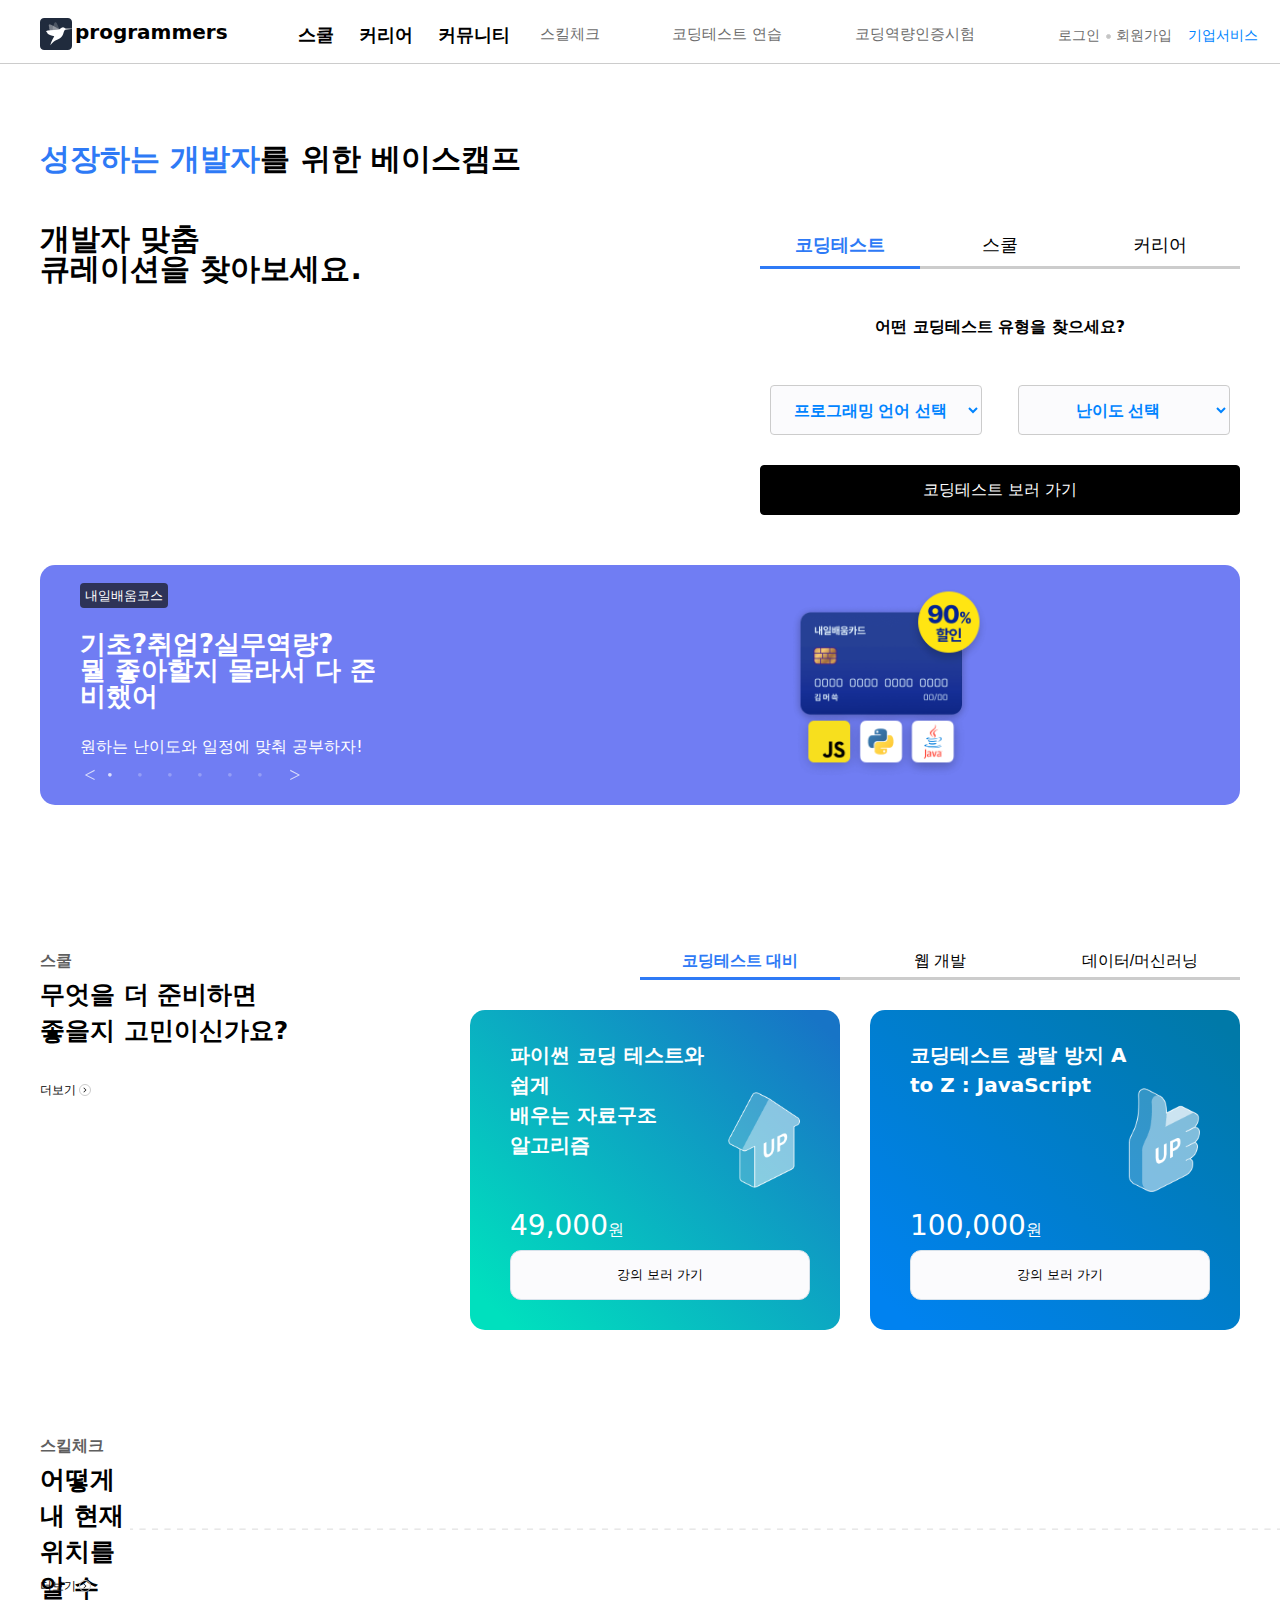
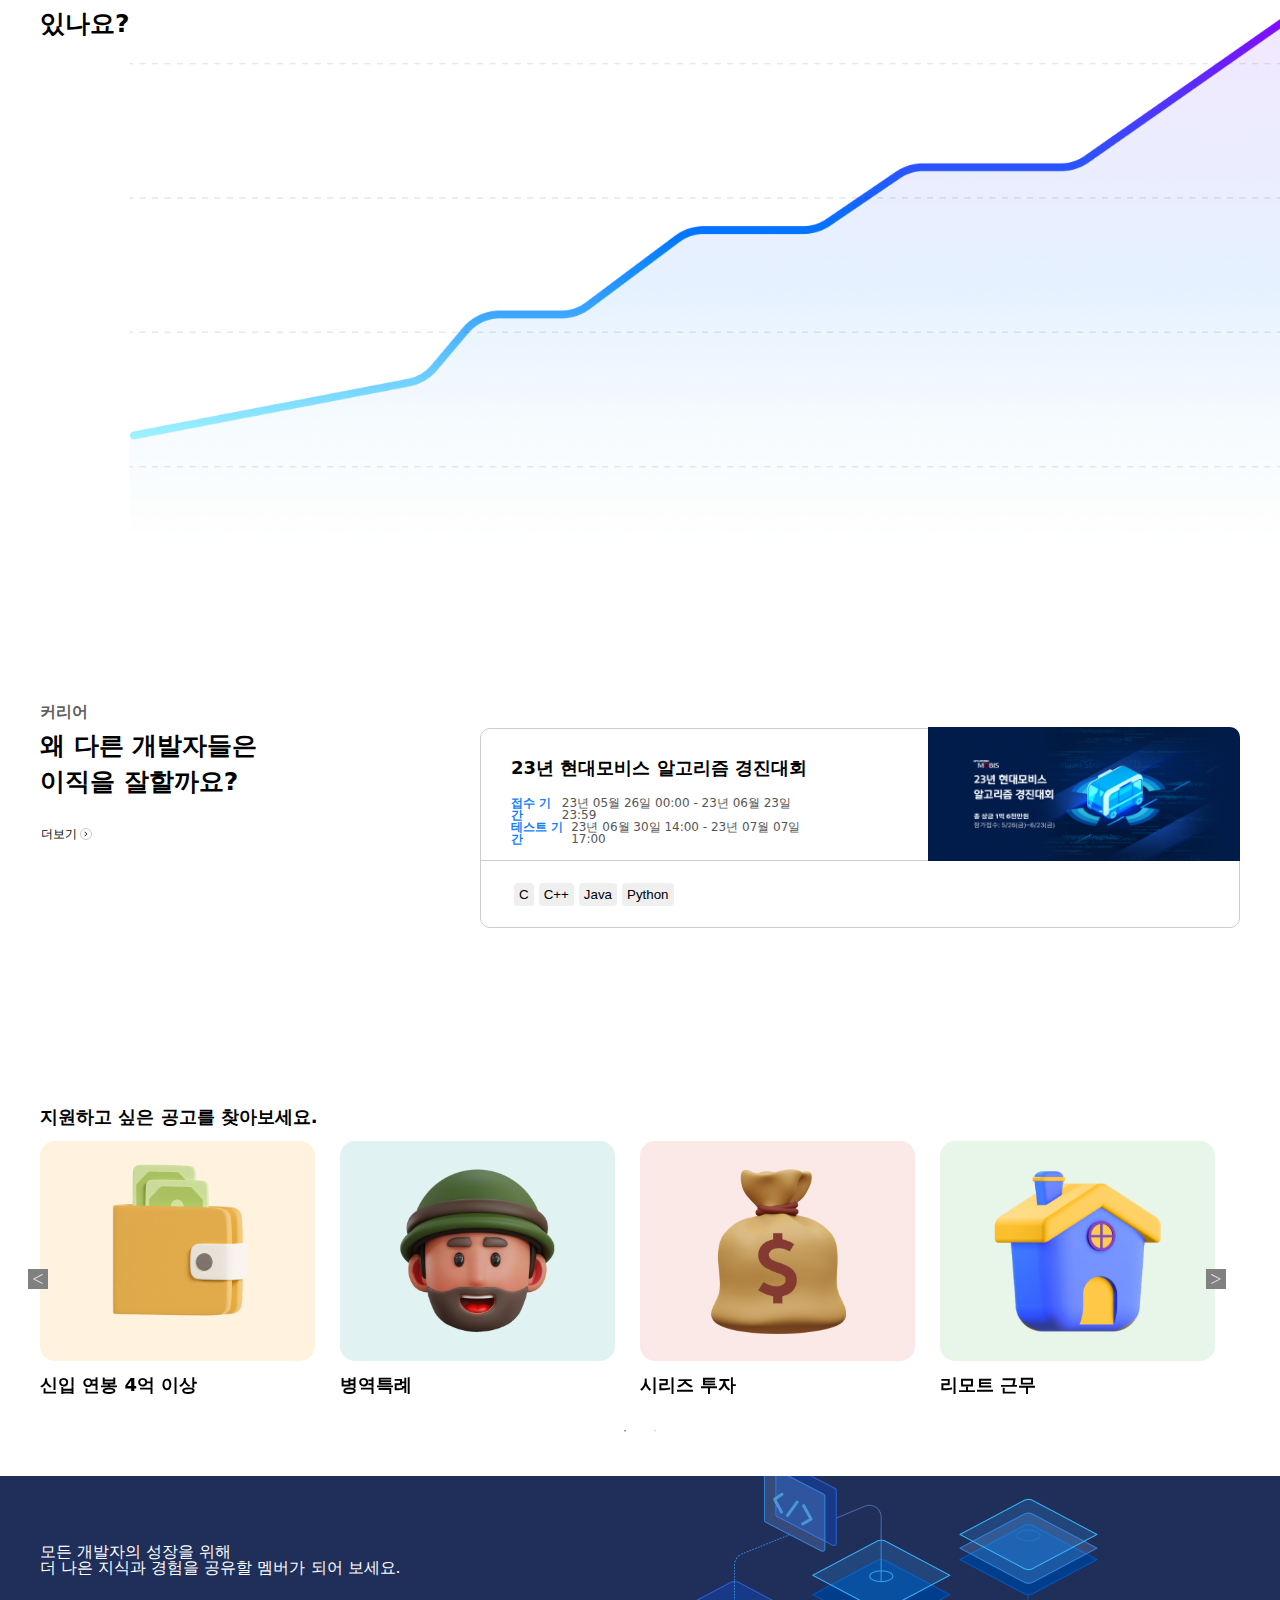
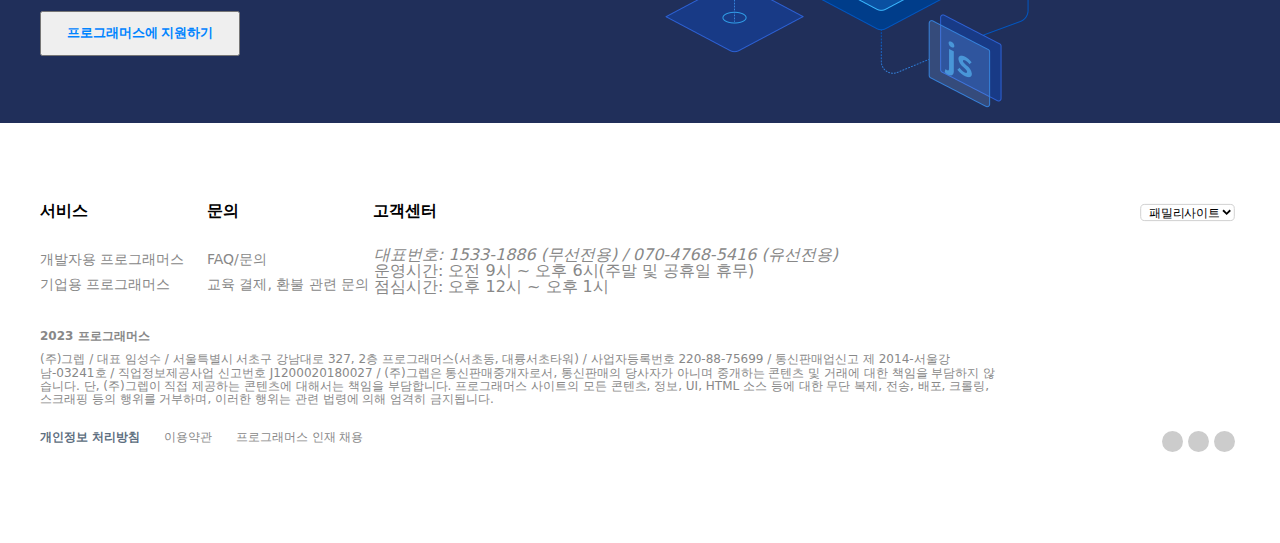
==== index.html @ a373e874 "Rename main.html to index.html" ====
<!DOCTYPE html>
<html lang="en">

<head>
    <meta charset="UTF-8">
    <meta http-equiv="X-UA-Compatible" content="IE=edge">
    <meta name="viewport" content="width=device-width, initial-scale=1.0">
    <title>프로그래머스 copy</title>
    <link rel="stylesheet" href="css/reset.css">
    <link rel="stylesheet" href="css/main.css">
    <link rel="stylesheet" href="css/common.css">
    <script type="text/javascript" src="https://code.jquery.com/jquery-3.6.4.js"></script>
    <link rel="stylesheet" type="text/css" href="slick/slick.css" />
    <link rel="stylesheet" type="text/css" href="slick/slick-theme.css" />
    <script type="text/javascript" src="slick/slick.min.js"></script>
    <script>
        $(document).ready(function () {
            $(".slicks").slick({
                dots: true,
                autoplay: true,
                arrows: true, //좌우버튼
                autoplaySpeed: 3000,
                speed: 3000,
                infinite: true,
            });
            $('.wpho').slick({
                dots: true,
                infinite: false,
                speed: 300,
                slidesToShow: 4,
                slidesToScroll: 4,
                responsive: [
                    {
                        breakpoint: 1024,
                        settings: {
                            slidesToShow: 3,
                            slidesToScroll: 3,
                            infinite: true,
                            dots: true
                        }
                    },
                    {
                        breakpoint: 600,
                        settings: {
                            slidesToShow: 2,
                            slidesToScroll: 2
                        }
                    },
                    {
                        breakpoint: 480,
                        settings: {
                            slidesToShow: 1,
                            slidesToScroll: 1
                        }
                    }
                ]
            });
            $(".middle div.gr .box3").hide();
            $(".middle div.gr .box4").hide();
            $(".middle .gr .tg .tt").click(function () {
                let k;
                k = $(this).index() + 1;
                console.log("click k:" + k);
                $(".middle .gr .tg .tt:nth-child(" + k + ")").addClass("blue bold");
                $(".middle .gr .tg .tt").not(".middle div.gr .tg .tt:nth-child(" + k + ")").removeClass("blue bold");
                if (k == 1) {
                    $(".middle div.gr .xbox").show();
                    $(".middle div.gr .box3").hide();
                    $(".middle div.gr .box4").hide();
                }
                else if (k == 2) {
                    $(".middle div.gr .xbox").hide();
                    $(".middle div.gr .box3").show();
                    $(".middle div.gr .box4").hide();
                }
                else {
                    $(".middle div.gr .xbox").hide();
                    $(".middle div.gr .box3").hide();
                    $(".middle div.gr .box4").show();
                }
            });

            
            $(".middle div.gr .box3").hide();
            $(".middle div.gr .box4").hide();
            $(".middle .gr .tg .tt").click(function () {
                let k;
                k = $(this).index() + 1;
                console.log("click k:" + k);
                $(".middle .gr .tg .tt:nth-child(" + k + ")").addClass("blue bold");
                $(".middle .gr .tg .tt").not(".middle div.gr .tg .tt:nth-child(" + k + ")").removeClass("blue bold");
                if (k == 1) {
                    $(".middle div.gr .xbox").show();
                    $(".middle div.gr .box3").hide();
                    $(".middle div.gr .box4").hide();
                }
                else if (k == 2) {
                    $(".middle div.gr .xbox").hide();
                    $(".middle div.gr .box3").show();
                    $(".middle div.gr .box4").hide();
                }
                else {
                    $(".middle div.gr .xbox").hide();
                    $(".middle div.gr .box3").hide();
                    $(".middle div.gr .box4").show();
                }
            });
        });
    </script>
</head>

<body>
    <header>
        <nav id="logo" class="wrap">
            <div id="headmenu" class="flex">
                <figure>
                    <img src="img/bener.png" alt="">
                    <figcaption></figcaption>
                </figure>
                <h1 class="bold h2"><a href=""><span>programmers</span></a></h1>
                <ul class="gnb h3 bold">
                    <li><a href="">스쿨</a></li>
                    <li><a href="">커리어</a></li>
                    <li><a href="">커뮤니티</a></li>
                </ul>

                <ul class="h4 flex">
                    <li><a class="ccc" href="">스킬체크</a></li>
                    <li><a class="ccc" href="">코딩테스트 연습</a></li>
                    <li><a class="ccc" href="">코딩역량인증시험</a></li>
                </ul>
                <ul class="etcmenu">
                    <li><a class="ccc" href="">로그인</a></li>
                    <li><a class="ccc" href="">회원가입</a></li>
                    <li><a class="ccc" href=""><span>기업서비스</span></a></li>
                </ul>
            </div>
        </nav>
    </header>
    <main>
        <section class="wrap padding30">
            <div>
                <h2 class="h1 bold"><span class="blue">성장하는 개발자</span>를 위한 베이스캠프 </h2>
                <div id="right" class="flex">
                    <p class="bold">개발자 맞춤 <br> 큐레이션을 찾아보세요.</p>
                    <div class="bigboxx">
                        <div class="i" class="flex">
                            <button class="ii blue h3">코딩테스트</button>
                            <button class="ii h3">스쿨</button>
                            <button class="ii h3">커리어</button>
                        </div>
                        <div id="box">
                            <p id="hehe">어떤 코딩테스트 유형을 찾으세요?</p>
                            <div id="box2">
                                <select name="" id="test">
                                    <option value="" selected="selected">프로그래밍 언어 선택</option>
                                    <option value="">C</option>
                                    <option value="">C++</option>
                                    <option value="">C#</option>
                                    <option value="">Go</option>
                                </select>
                                <select name="" id="di">
                                    <option value="" selected="selected">난이도 선택</option>
                                    <option value="">1레벨</option>
                                    <option value="">2레벨</option>
                                    <option value="">3레벨</option>
                                    <option value="">4레벨</option>
                                </select>
                            </div>
                            <a class="text block">코딩테스트 보러 가기</a>
                        </div>
                    </div>
                </div>

                <div class="slicks">
                    <div class="ad flex a">
                        <button class="adbutton a">내일배움코스</button>
                        <h2 class="adtext bold">기초?취업?실무역량?<span class="block"></span>뭘 좋아할지 몰라서 다 준비했어</h2>
                        <p class="adp">원하는 난이도와 일정에 맞춰 공부하자!</p>
                        <img src="img/ad.png" alt="">
                    </div>
                    <div class="ad flex b">
                        <button class="adbutton">강의</button>
                        <h2 class="adtext bold">지금 가장 핫한<span class="block"></span>강의를 모두!</h2>
                        <p class="adp">고민하지말고 추천 강의만 보세요.</p>
                        <img src="img/ad2.png" alt="">
                    </div>
                    <div class="ad flex c">
                        <button class="adbutton c">내일배움코스</button>
                        <h2 class="adtext bold">현업에서 사용하는<span class="block"></span>데이터 분석법 알고 싶어?</h2>
                        <p class="adp">파이썬 데이터분석 입문 강의는 수강 완료 시 무료!</p>
                        <img src="img/ad3.png" alt="">
                    </div>
                    <div class="ad flex d">
                        <button class="adbutton d">KREAM</button>
                        <p class="rd">AD</p>
                        <h2 class="adtext bold">KREAM 경력직 채용</h2>
                        <p class="adp">2023.05.22 ~ 2023.06.05</p>
                        <img src="img/ad4.png" alt="">
                    </div>
                    <div class="ad flex e">
                        <button class="adbutton e">현대모비스</button>
                        <p class="rd">AD</p>
                        <h2 class="adtext bold">23년 현대모비스<span class="block"></span>알고리즘 경진대회</h2>
                        <p class="adp">총 상금 1억 6천만원<br>참가접수:5.26(금)~6.23(금)</p>
                        <img src="img/ad5.png" alt="">
                    </div>
                    <div class="ad flex f">
                        <button class="adbutton f">강의</button>
                        <p class="rd">AD</p>
                        <h2 class="adtext bold">지금 가장 핫한<span class="block"></span>강의를 모두!</h2>
                        <p class="adp">고민하지말고 추천 강의만 보세요.</p>
                        <img src="img/ad6.png" alt="">
                    </div>
                </div>
        </section>
        <section class="middle wrap padding30">
            <div class="flex alb">
                <div class="ex">
                    <p class="f16 tit">스쿨</p>
                    <h3 class="f25 stit">무엇을 더 준비하면<br>
                        좋을지 고민이신가요?</h3>
                    <button class="more">더보기</button>
                </div>
                <div class="gr">
                    <div class="tg flex">
                        <button class="f16 tt blue">코딩테스트 대비</button>
                        <button class="f16 tt">웹 개발</button>
                        <button class="f16 tt">데이터/머신러닝</button>
                    </div>
                    <div class="xbox flex">
                        <div class="box box1 flex">
                            <div class="wbox">
                                <p class="h2">파이썬 코딩 테스트와 쉽게<br>배우는 자료구조 알고리즘</p>
                                <p class="f28">49,000<spaan>원</spaan>
                                </p>
                            </div>
                            <div class="wwbox">
                                <img src="img/up.png" alt="" class="upimg">
                            </div>
                            <button class="go">강의 보러 가기</button>
                        </div>
                        <div class="box box2 flex">
                            <div class="wbox">
                                <p class="h2">코딩테스트 광탈 방지 A to Z : JavaScript </p>
                                <p class="f28">100,000<spaan>원</spaan>
                                </p>
                            </div>
                            <div class="wwbox">
                                <img src="img/tumb.png" alt="" class="tumbimg">
                            </div>
                            <button class="go">강의 보러 가기</button>
                        </div>
                    </div>
                    <div class="box box3 flex">
                        <div class="wbox">
                            <p class="h2">백엔드 데브코스 배움공유</p>
                            <p class="f28">무료</p>
                        </div>
                        <div class="wwbox">
                            <img src="img/book.png" alt="" class="bookimg">
                        </div>
                        <button class="go">강의 보러 가기</button>
                    </div>
                    <div class="box box4 flex">
                        <div class="wbox">
                            <p class="h2">[라이브/13기] 실리콘밸리에서 날아온 데이터 엔지니어링 스타터 키트 with Python</p>
                            <p class="f28">500,000<spaan>원</spaan>
                            </p>
                        </div>
                        <div class="wwbox">
                            <img src="img/around.png" alt="" class="aroundimg">
                        </div>

                        <button class="go">강의 보러 가기</button>
                    </div>
                </div>
            </div>
            <div id="grap" class="">
                <div class="ex">
                    <p class="f16 tit">스킬체크</p>
                </div>
                <div class="fb flex">
                    <h3 class="f25 stit">어떻게 내 현재 위치를<br>
                        알 수 있나요?</h3>
                    <img src="img/grap.png" alt="">
                </div>
                <div>
                    <button class="more">더보기</button>
                </div>
            </div>

            <div class="ucr">
                <div class="cr">
                    <div class="ex">
                        <p class="f16 tit">커리어</p>
                    </div>
                    <div class="sag flex">
                        <div class="ll flex">
                            <div class="nd">
                                <h3 class="f25 stit">왜 다른 개발자들은<br>
                                    이직을 잘할까요?</h3>
                            </div>
                            <div id="uggr">
                                <div class="ggr flex">
                                    <div class="wcr">
                                        <p class="pp">23년 현대모비스 알고리즘 경진대회</p>
                                        <div class="day">
                                            <p>접수 기간<span class="pi">23년 05월 26일 00:00 - 23년 06월 23일 23:59</span></p>
                                            <p>테스트 기간<span class="pi">23년 06월 30일 14:00 - 23년 07월 07일 17:00 </span></p>
                                        </div>
                                    </div>
                                </div>
                                <div id="im">
                                    <img src="img/sad.png" alt="">
                                </div>
                                <div class="bg flex">
                                    <button>C</button>
                                    <button>C++</button>
                                    <button>Java</button>
                                    <button>Python</button>
                                </div>
                                <button class="more">더보기</button>
                            </div>
                        </div>
                    </div>
                </div>
            </div>
            <div class="vol">
                <h3 class="f18">지원하고 싶은 공고를 찾아보세요.</h3>
                <div class="wpho flex">
                    <div class="pho">
                        <div class="phopho"></div>
                        <p class="exx">신입 연봉 4억 이상</p>
                    </div>
                    <div class="pho">
                        <div class="phopho"></div>
                        <p class="exx">병역특례</p>
                    </div>
                    <div class="pho">
                        <div class="phopho"></div>
                        <p class="exx">시리즈 투자</p>
                    </div>
                    <div class="pho">
                        <div class="phopho"></div>
                        <p class="exx">리모트 근무</p>
                    </div>
                    <div class="pho">
                        <div class="phopho"></div>
                        <p class="exx">주 40시간 미만 근무</p>
                    </div>
                </div>
            </div>
        </section>
        <div class="lastpho">
            <div class="lapho wrap">
                <p class="fl">모든 개발자의 성장을 위해<br>
                    더 나은 지식과 경험을 공유할 멤버가 되어 보세요. </p>
                <button class="rl"><span>프로그래머스에 지원하기</span></button>
            </div>
        </div>
    </main>
    <footer class="foot wrap padding30">
        <div class="fofo">
            <div class="wfofo flex bold">
                <div class="tex flex">
                    <h4>서비스</h4>
                    <h4>문의</h4>
                    <h4>고객센터</h4>
                </div>
                <div>
                    <select name="" id="" class="fs">
                        <option value="" class="hide" selected="selected">패밀리사이트</option>
                        <option value="">그렙</option>
                        <option value="">모니토</option>
                    </select>
                </div>
            </div>
            <div class="flex dd">
                <div class="f14">
                    <a href="" class="gray">개발자용 프로그래머스</a>
                    <a href="" class="gray">기업용 프로그래머스</a>
                </div>
                <div class="f14">
                    <a href="" class="gray">FAQ/문의</a>
                    <a href="" class="gray">교육 결제, 환불 관련 문의</a>
                </div>
                <div id="f5" class="gray">
                    <address>대표번호: 1533-1886 (무선전용) / 070-4768-5416 (유선전용)</address>
                    <p>운영시간: 오전 9시 ~ 오후 6시(주말 및 공휴일 휴무)</p>
                    <p>점심시간: 오후 12시 ~ 오후 1시</p>
                </div>
            </div>
        </div>
        <div class="addr">
            <div class="wrap adn">
                <a href="" class="f12 gray bold">2023 프로그래머스</a>
                <address class="gray">(주)그렙 / 대표 임성수 / 서울특별시 서초구 강남대로 327, 2층 프로그래머스(서초동, 대륭서초타워) / 사업자등록번호 220-88-75699 / 통신판매업신고 제 2014-서울강남-03241호 / 직업정보제공사업 신고번호 J1200020180027 / (주)그렙은 통신판매중개자로서, 통신판매의 당사자가 아니며 중개하는 콘텐츠 및 거래에 대한 책임을 부담하지 않습니다. 단, (주)그렙이 직접 제공하는 콘텐츠에 대해서는 책임을 부담합니다. 프로그래머스 사이트의 모든 콘텐츠, 정보, UI, HTML 소스 등에 대한 무단 복제, 전송, 배포, 크롤링, 스크래핑 등의 행위를 거부하며, 이러한 행위는 관련 법령에 의해 엄격히 금지됩니다.</address>
                <div class="f12">
                    <a href="" class="black">개인정보 처리방침</a>
                    <a href="" class="gray">이용약관</a>
                    <a href="" class="gray">프로그래머스 인재 채용</a>
                    <div class="fyb">
                        <a href="">F</a>
                        <a href="">Y</a>
                        <a href="">B</a>
                    </div>
                </div>
            </div>
        </div>    
    </footer>
</body>

</html>
---- css/main.css ----
body{
  font-family: "Pretendard Std Variable", "Pretendard Std", Pretendard, -apple-system, BlinkMacSystemFont, system-ui, Roboto, "Helvetica Neue", "Segoe UI", "Apple Color Emoji", "Segoe UI Emoji", "Segoe UI Symbol", sans-serif;
  box-sizing: border-box;
}
header{
  border-bottom: 1px solid #ccc;
  
}
#logo{
  margin: 0 auto;
  display: flex;
  justify-content: space-between;
  align-items: center;
  position: relative;
  height: 63px;
  max-width: 1200px;
}
#logo #headmenu{
  
  width: 100%;
  /*! max-width: 1200px; */
}
main section.wrap{
  margin-top: 50px;
}
main section div.wrap.padding30 #right p{
  
}
main section div.wrap.padding30 #right p br{
  
  line-height: 1.6;
}
#logo #headmenu figure{
  position: absolute;
  height: 100%;
  display: flex;
  justify-content: center;
  align-items: center;
}
#logo #headmenu figure img{
  
  width: 100%;
  margin-top: -8px;
}
#logo #headmenu figure figcaption {
  
}
#logo #headmenu h1.bold.h2{
  font-size: 20px;
  height: 50px;
  display: flex;
  justify-content: center;
  align-items: center;
  padding-left: 35px;
  padding-bottom: 10px;
  padding-right: 70px;
  padding-top: 10px;
}
#logo #headmenu h1.bold.h2 a{
  display: block;
  font-weight: bold;
}
#logo #headmenu h1.bold.h2 a span{
  
}
#logo #headmenu ul.gnb{
  display: flex;
  width: 212px;
  justify-content: space-between;
  align-items: center;
  padding-top: 6px;
}
#logo #headmenu ul.gnb li {
  
}
#logo #headmenu ul.gnb li a {
  
}
#logo #headmenu ul.h4.flex{
  
  width: 40%;
  justify-content: space-between;
  align-items: center;
  padding: 0 15px;
  padding-top: 6px;
  padding-left: 30px;
  font-size: 15px;
}
#logo #headmenu ul.h4.flex li{
  
}
#logo #headmenu ul.h4.flex li a{
  
}
#logo #headmenu .etcmenu{
  display: flex;
  justify-content: space-between;
  width: 200px;
  align-items: center;
  transform: translateX(68px);
  padding-top: 6px;
}
#logo #headmenu .etcmenu li{

}
#logo #headmenu .etcmenu li:nth-child(1)::after{
  content: "";
  border: 1px solid #ccc;
  width: 3px;
  height: 3px;
  border-radius: 50%;
  display: block;
  position: absolute;
  left: 24%;
  top: 27px;
  background-color: #c4c4c4;
}
#logo #headmenu .etcmenu li a{
  font-size: 14px;
}
#logo #headmenu .etcmenu li a span{
  
  color: #0084ff;
}
main{

}
main section{

  margin-top: 50px;
  font-size: 30px;
  position: relative;
}
main section div.wrap.padding30{

}
main section div.wrap.padding30 h2.h1.bold {
  padding-bottom: 40px;
}
main section #right{
  justify-content: space-between;
  margin-top: 50px;
}
main section div.wrap.padding30 #right #i{
  
}
main section div.wrap.padding30 #right #i p{
  
}
main section div.wrap.padding30 #right #i p a{
  font-size: 16px;
  border-bottom: 1px solid #ccc;
  padding: 10px 50px;
}
main section div.wrap.padding30 #right #i p:nth-child(1) a{
  border-bottom: 3px solid #0084ff;
  color: #0084ff;
}
main section div.wrap.padding30 #right{
  line-height: 1.3;
  margin-bottom: 50px;
}
#right .bigboxx{
  
}
#right .bigboxx .i{
  font-size: 0;
}
#right .bigboxx .i .ii{
  width: 160px;
  height: 45px;
  border: none;
  border-bottom-color: currentcolor;
  border-bottom-style: none;
  border-bottom-width: medium;
  background-color: transparent;
  border-bottom: 3px solid #ccc;
  border-bottom-color: rgb(204, 204, 204);
  cursor: pointer;
}
main section #box {
  
}

main section #box #hehe {
  
  padding: 50px 0;
  font-size: 16px;
  font-weight: bold;
  text-align: center;
}
main section #box select{
  
  border: 1px solid #ccc;
  background-color: #fbfbfd;
  height: 50px;
  width: 212px;
  text-align: center;
  color: #0084ff;
  font-weight: bold;
  font-size: 16px;
  border-radius: .25rem;
}
main section #box #test {
  
}
main section #box #test option {
  
}

#box2 {
  
  gap: 15px;
  display: flex;
  justify-content: space-around;
  padding-bottom: 30px;
}
main section .box2 #di {
  
}
main section .box2 #di option {
  
}
main section #box .text{
  display: flex;
  border: 1px solid black;
  color: white;
  background-color: black;
  height: 50px;
  border-radius: .25rem;
  justify-content: center;
  align-items: center;
  font-size: 16px;
}
.slicks{
  margin-top: 50px;
}
section .ad{
  background-color: #707df3;
  position: relative;
  height: 240px;
  display: inline-block;
  width: 1100px;
  padding: 10px 40px;
  border-radius: 15px;
}
section .slicks .b{
  background-color: #1d2460;
  position: relative;
  height: 240px;
  display: inline-block;
  width: 1100px;
  padding: 30px 40px;
  border-radius: 1rem;
}
section .slicks .c{
  background-color: #192585;
}
section .slicks .d{
  background-color: #000000;
}
section div.a img{
  
  width: 500px;
  position: absolute;
  right: 0;
  top: 9%;
}
section div.d img{
  
  width: 700px;
  top: 0;
}
section div.a img{
  width: 700px;
    
  top: -10%;
}
section div.e img{
  width: 600px;
  top: 0;
}
section div.f img{
  width: 700px;
  top: 0;
  left: 30%
}
section .slicks .e{
  background-color: #031e4b;
}
section .slicks .f{
  background-color: #051060;
}
section .ad img{
  
  width: 500px;
  position: absolute;
  right: 0;
  top: 9%;
}
section .ad .adtext{
  
  width: 320px;
  color: white;
  margin-top: 2%;
  margin-bottom: 30px;
  font-size: 26px;
}
section .ad .adbutton{
  border: none;
  background: #2e3357;
  color: white;
  height: 25px;
  width: auto;
  border-radius: .25rem;
  padding: 5px;
}
section .ad .rd{
  position: absolute;
  top: 20px;
  right: 16px;
  padding: 4px 8px;
  z-index: 1;
  border-radius: 8px;
  background-color: rgba(255,255,255,0.25);
  color: #fff;
  font-size: 12px;
  font-weight: 500;
}
section .ad .adp{
  
  font-size: 16px;
  color: white;
}
section.middle{
  margin-top: 5%;
}
.middle div.alb {
  
  justify-content: space-between;
}
.middle div.alb .ex {
  
}
.middle div.alb .ex .f16 {
  
  color: #5f5f5f;
  font-weight: 700;
  line-height: 2;
}
.middle div.alb .ex .f25 {
  
  font-size: 25px;
  font-weight: 700;
  line-height: 2.25rem;
  word-break: keep-all;
  margin-bottom: 20px;
}
.more {
  
  font-size: 12px;
  background: none;
  border: none;
}
.more::after{
  content: "";
  border: 1px solid #ccc;
  border-radius: 50%;
  width: 10px;
  height: 10px;
  display: inline-block;
  vertical-align: top;
  margin-left: 3px;
  background-image: url(../img/>.svg);
  background-repeat: no-repeat;
  background-size: cover;
}
.middle div.gr {
  
  margin-bottom: 50px;
  width: 770px;
}
.middle div.gr .tg{
  justify-content: end;
  margin-bottom: 30px;
  margin-left: auto;
}
.middle div.gr .tg h2.tt{
  
  color: rgb(120, 120, 120);
  display: block;
}
.middle div.gr .tg h2.tt a{
  
  display: block;
}
.middle div.gr .tg h2.tt::after{
  content: "";
  border-bottom: 1px solid #ccc;
}
.middle div.gr .tg .tt{
  width: 200px;
  border: none;
  border-bottom-color: currentcolor;
  border-bottom-style: none;
  border-bottom-width: medium;
  background-color: transparent;
  border-bottom: 3px solid #ccc;
  border-bottom-color: rgb(204, 204, 204);
  cursor: pointer;
  line-height: 2;
}
.middle div.gr .box .h2 {
  
  margin-bottom: 8px;
  color: #fff;
  font-size: 20px;
  font-weight: 700;
  line-height: 1.5;
  word-break: keep-all;
}
.middle .gr .xbox{
  
  height: 320px;
  gap: 30px;
}
.middle div.gr .xbox .box {
  flex-direction: row;
  border-radius: 15px;
  padding: 30px 40px 90px 40px;
  height: 320px;
  display: flex;
  position: relative;
}
.wbox{
  display: flex;
  flex-direction: column;
  justify-content: space-between;
  width: 75%;
}
.wwbox{
  
  display: flex;
  align-items: center;
  width: 25%;
}
.middle div.gr .box {
  flex-direction: column;
  border-radius: 15px;
  padding: 30px 40px;
  height: 320px;
  width: 370px;
  position: relative;
}
.middle div.gr .box1{
  background: linear-gradient(224.02deg, rgb(23, 116, 198) 4.61%, rgb(0, 224, 190) 93.66%);
}
.middle div.gr .box2{
  background: linear-gradient(224.02deg, rgb(0, 121, 168) 4.61%, rgb(0, 130, 240) 93.66%);
}
.middle div.gr .box3{
  background: linear-gradient(224.02deg, rgb(0, 67, 168) 4.61%, rgb(0, 130, 240) 93.66%);
  flex-direction: row;
  border-radius: 15px;
  padding: 30px 40px 90px 40px;
  height: 320px;
  position: relative;
}
.middle div.gr .box4{
  background: linear-gradient(231.73deg, rgb(146, 32, 114) 0%, rgb(66, 134, 219) 100%);
  flex-direction: row;
  border-radius: 15px;
  padding: 30px 40px 90px 40px;
  height: 320px;
  position: relative;
}
.middle div.gr .box h2 {
  
}
.middle div.gr .box h2 span {
  
}
.middle div.gr .box .aroundimg{
  
  width: 100px;
}
.middle div.gr .box .f28 {
  color: white;
}
.middle div.gr .box .f28 spaan{
  font-size: 16px;
}
.middle div.gr .box .go {
  
  border: 1px solid #d7e2eb;
  background: #fbfbfd;
  width: 300px;
  height: 50px;
  border-radius: 11px;
  position: absolute;
  bottom: 30px;
}










/* slick 화살표 도트 */
.slicks .slick-next{
  
  left: 245px;
  top: 210px;
  z-index: 2;
}
.slicks .slick-prev{
  
  left: 40px;
  top: 210px;
  z-index: 2;
}
.slicks .slick-dots{
  
  z-index: 1;
  top: 185px;
  left: -455px;
}
.slicks .slick-dots li.slick-active button::before{
  color: white;
}
.slicks .slick-dots li button{
  
}
.slicks .slick-dots li button::before{
  
  font-size: 15px;
  color: white;
}
#grap{
  margin-top: 50px;
  position: relative;
}
#grap .ex{
  
}
#grap .fb{

  justify-content: space-between;
  position: relative;
  margin-bottom: 50px;
}
#grap .fb p{

  color: #5f5f5f;
  font-weight: 700;
  line-height: 2;
}
#grap .fb h3{

  height: 100%;
  width:  50%;
  position: relative;
}
#grap button{

}
#grap img{
  
}
#grap .more{
  
  position: absolute;
  top: 150px;
}
.cr{
  margin-top: 10%;
}
.cr .sag{

}
.cr .sag .ll{
  
  width: 1200px;
  justify-content: space-between;
  position: relative;
}
.cr .sag .ll .nd{

}
#uggr{
  
  width: 760px;
  height: 200px;
  border: 1px solid #ccc;
  border-radius: 10px;
}
.cr .sag .ggr{

  position: relative;
  height: 133px;
}
.cr .sag .ggr .wcr{

  padding: 30px;
}
.cr .sag .ggr .wcr .pp{

  font-size: 18px;
  margin-bottom: 6px;
  font-weight: bold;
  margin-bottom: 20px;
}
.ggr .wcr .day{
  
}
.ggr .wcr .day p{
  font-size: 12px;
  display: flex;
  justify-content: space-between;
  width: 311px;
  color: #1080ff;
  font-weight: bold;
/*   line-height: 1.7; */
}
.cr .sag .ggr .day p .pi{
  font-weight: initial;
  color: #555;
}

#im{
  
  overflow: hidden;
  width: 26%;
  border-radius: 0 10px 0 0;
  position: absolute;
  top: -1px;
  right: 0px;
  height: 67%;
}

#im img{

  position: absolute;
  height: 100%;
  right: -45%;
  width: 624px;
}
.cr .sag .bg{

  padding: 0 33px;
  padding-top: 0px;
  font-size: 0;
  display: flex;
  gap: 5px;
  border-top: 1px solid #ccc;
  margin-top: -2px;
  padding-top: 22px;
}
.cr .sag .bg button{
  border: none;
  padding: 5px 5px;
  border-radius: 4px;
}
#uggr .more{
  
  position: absolute;
  left: 0.5px;
  top: 100px;
}
.vol{
  margin-top: 15%;
}
.vol h3{
  font-weight: bold;
  margin-bottom: 15px;
}
.vol .wpho{

}
.vol .wpho .pho{
  width: 275px;
  height: 275px;
  gap: 15px;
}
.vol .wpho .pho .phopho{
  width: 275px;
  height: 220px;
  background-size: contain;
  background-repeat: no-repeat;
  border: 1px solid transparent;
  border-radius: 15px;
  background-position: center;
}
.vol .wpho .pho:nth-child(1) .phopho{
  background-image: url(../img/imo.png);
  background-color: #fff3e0;
}
.vol .wpho .pho:nth-child(2) .phopho{
  background-image: url(../img/imo2.png);
  background-color: #e0f2f1;
}
.vol .wpho .pho:nth-child(3) .phopho{
  background-image: url(../img/imo3.png);
  background-color: #fbe9e7;
}
.vol .wpho .pho:nth-child(4) .phopho{
  background-image: url(../img/imo4.png);
  background-color: #e8f5e9;
}
.vol .wpho .pho:nth-child(5) .phopho{
  background-image: url(../img/imo5.png);
  background-color: #e9ecf3;
}
.vol .wpho .pho .exx{
  font-size: 18px;
  font-weight: bold;
  margin-top: 15px;
}
.vol .wpho .slick-next{
  background-color: gray;
  right: 14px;
}
.vol .wpho  .slick-prev{
  background-color: gray;
  left: -12px;
  z-index: 2;
}
.lastpho{
  background-image: url(../img/lpho.png);
  background-size: contain;
  background-repeat: no-repeat;
  background-color: #202f5a;
  height: 247px;
  width: 100%;
  background-position-x: 500px;
}
.lastpho .lapho{
  padding: 50px 0;
  height: 100%;
  display: flex;
  flex-direction: column;
  justify-content: space-around;
}
.lastpho .lapho .fl{
  color: white;
}
.lastpho .lapho .rl{
  width: 200px;
  height: 45px;
}
.lastpho .lapho .rl span{
  color: #0084ff;
  font-weight: bold;
}
footer.foot{
  margin-top: 50px;
}
.fofo{

}
.fofo .wfofo{
  justify-content: space-between;
}
.fofo .wfofo .tex{
  width: 500px;
}
.tex h4{
  margin-right: 60px;
  width: 167px;
}
.fofo .fs{
  border: 1px solid #ccc;
  border-radius: 5px;
  background-color: white;
  padding-left: 5px;
  padding-right: 0;
  scale: 0.9;
}
.fofo .dd{
  display: flex;
  margin-top: 25px;
  margin-bottom: 30px;
}
.fofo .dd .f14{
  flex-direction: column;
  display: flex;
  width: 167px;
  
}
.fofo .dd .gray{
  line-height: 1.8;
}
.fofo .dd .gray:hover{
    color: #007cff;
  }
.fofo .dd .noho:hover{
  color: #888;
}
.fofo .dd .noho address{
  font: inherit;
}
.fofo .f14{
  
}
.addr{

}
.addr .adn{

}
.addr .adn a.gray{
  margin-bottom: 10px;
}
.addr .adn a.gray:hover{
    color: #007cff;
  }
.addr address{
  margin-top:10px;
  font: inherit;
  font-size: 12px;
  line-height: 1.1;
  width: 80%;
  margin-bottom: 25px;
}

.addr .adn .f12{
  margin-bottom: 70px;
  position: relative;
}
.addr .adn .f12 a{
    margin-right: 20px;
}
.addr .adn .f12 a:nth-child(1){
  font-weight: bold;
}
.addr .adn .f12 a:hover{
    color: #007cff;
  }
.addr .adn .f12 .fyb{
  display: inline;
  right: 0;
  position: absolute;
  font-size: 0;
}
.addr .adn .f12 .fyb a{
  width: 21px;
  height: 21px;
  display: inline-block;
  background-color: #ccc;
  margin-right: 5px;
  border-radius: 50%;
}
---- css/common.css ----
.h1{
    font-size: 30px;
}
.h2{
    font-size: 20px;
}
.h3{
    font-size: 18px;
}
.h4{
    font-size: 14px;
}
.f12{
    font-size: 12px;
}
.f14{
    font-size: 14px;
}
.f16{
    font-size: 16px;
}
.f18{
    font-size: 18px;
}
.f25{
    font-size: 25px;
}
.f28{
    font-size: 28px;
}
.flex{
    display: flex;
}
.wrap{
    width: 1200px;
    margin: 0 auto;
}

.block{
    display: block;
}
.p{
    font-size: 14px;
}
.bold{
    font-weight: bold;
}
img{
    width: 100%;
}
.hide{
    display: none;
}
.padding30{
    padding-top: 30px;
    padding-bottom: 30px;
}

.ccc{
    color: #6d6d6d;
}
.blue{
    color:#497af8;
    font-weight: bold;
    border-bottom-color: #497af8 !important;
}
.tit{
    color: #5f5f5f;
    font-weight: 700;
    line-height: 2;
}
.stit{
    font-size: 25px;
    font-weight: 700;
    line-height: 2.25rem;
    word-break: keep-all;
}
.black{
    color: #5d6e80;
}
.gray{
    color: #888;
}
.blue{
    color: #2e7af6;
    font-weight: bold;
    border-bottom-color: #2e7af6 !important;
}
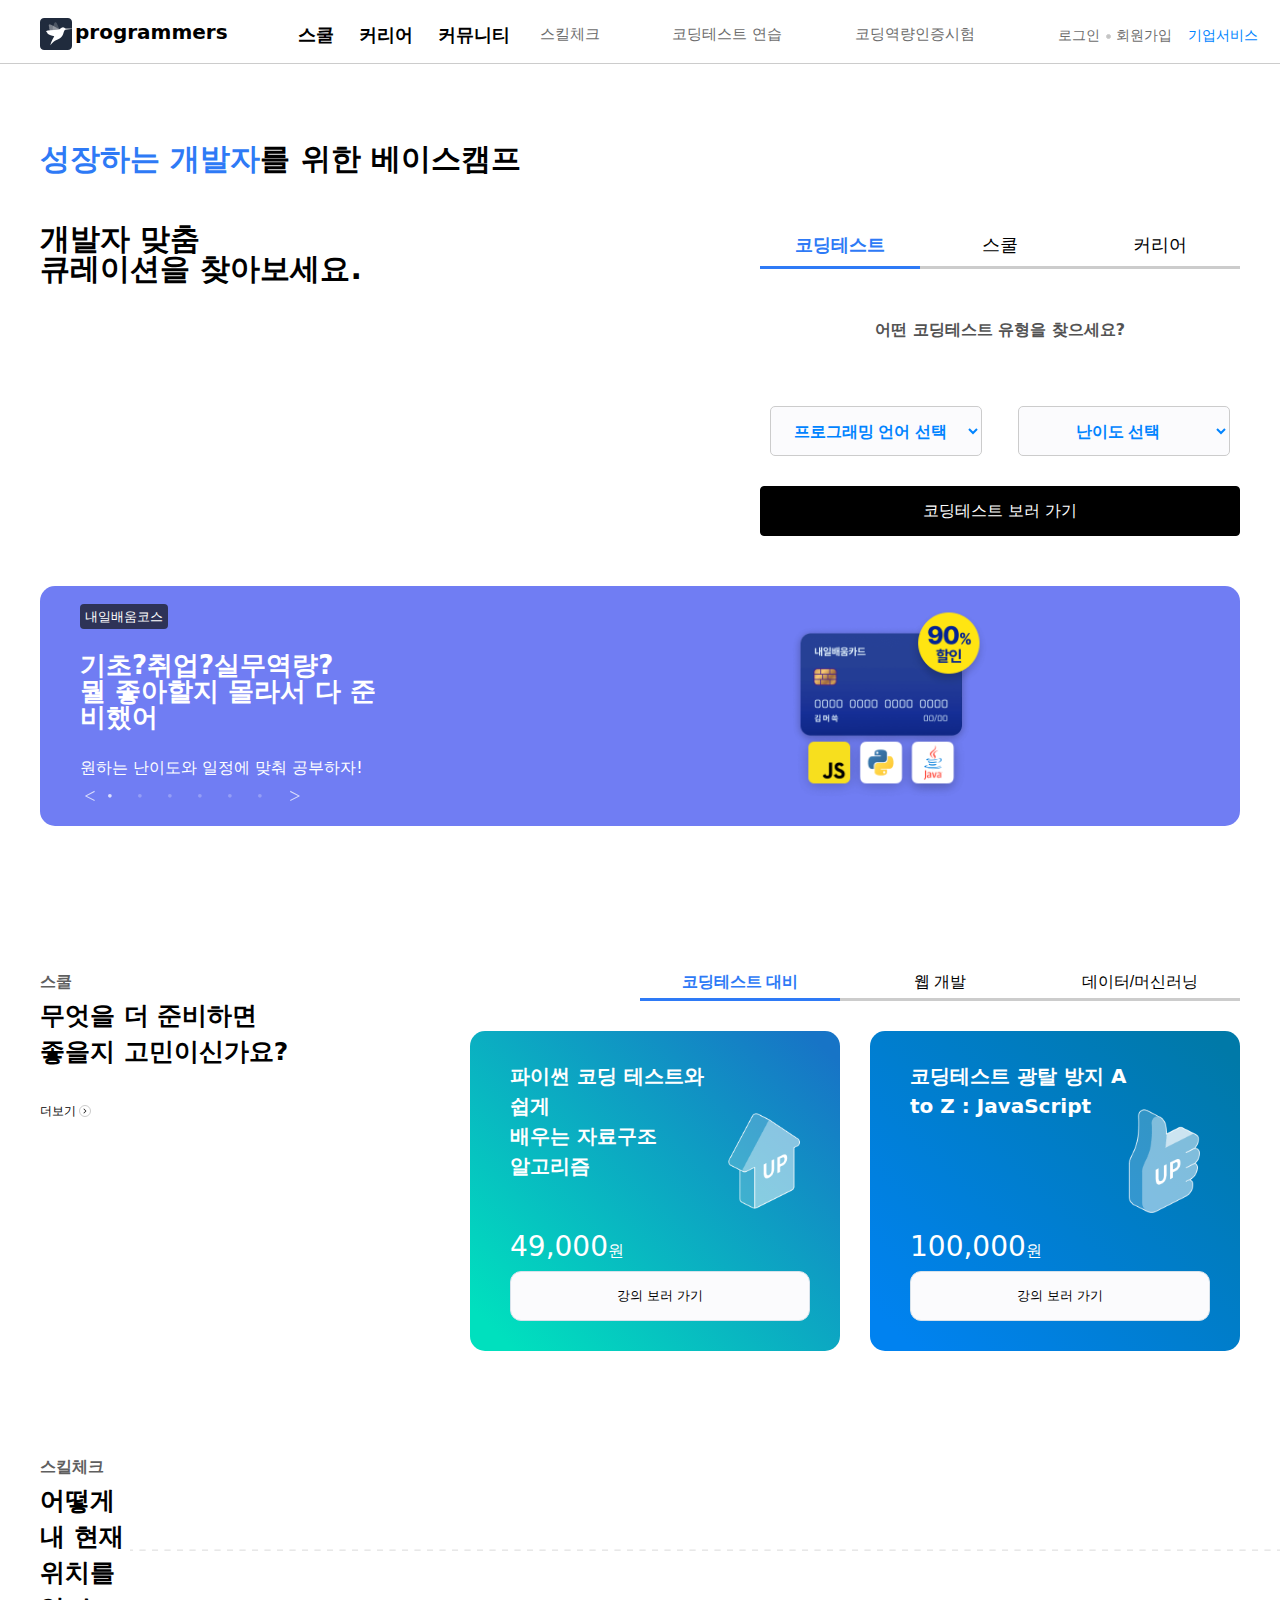
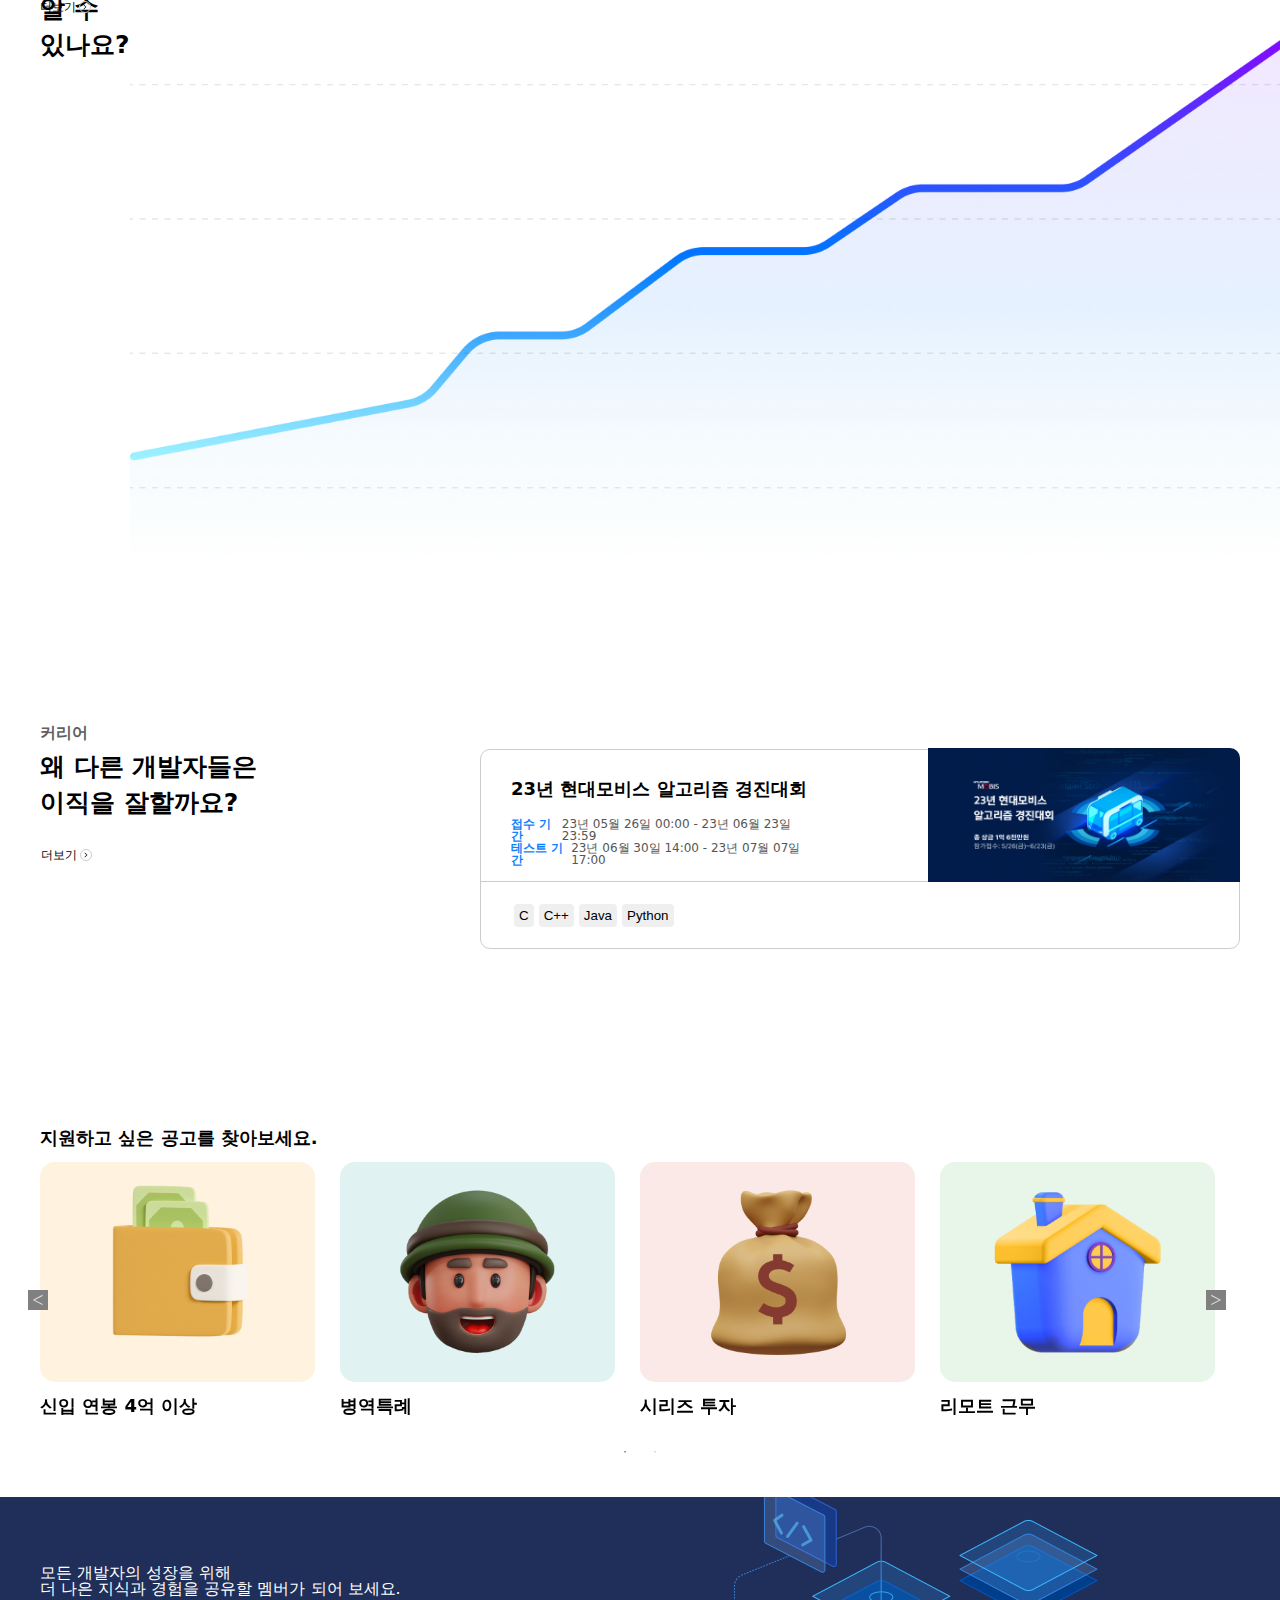
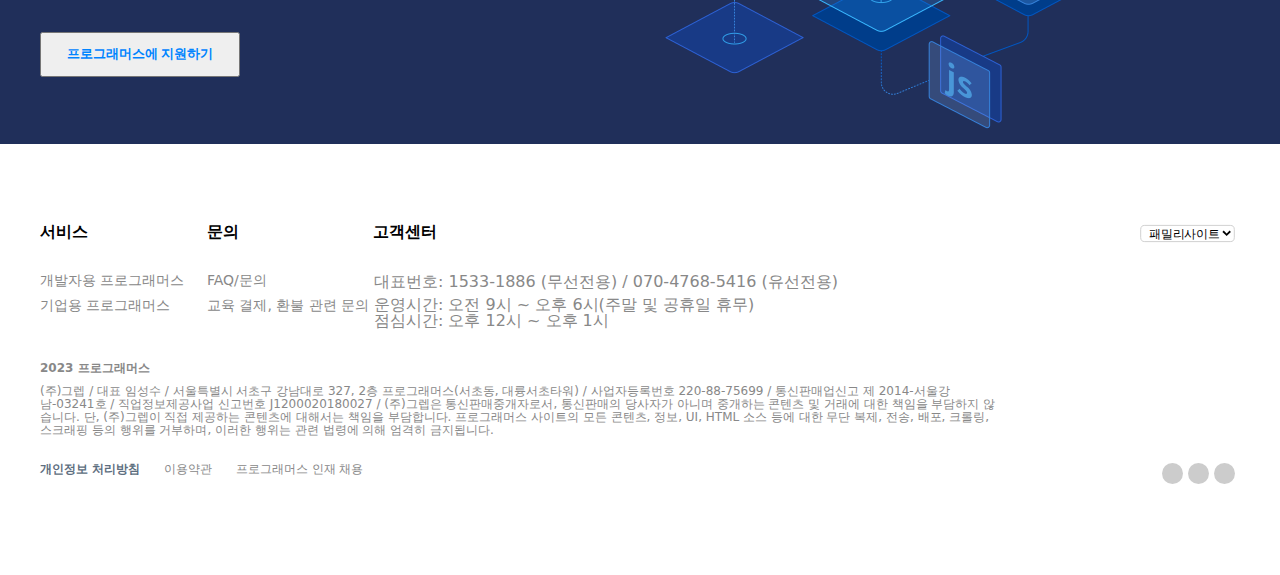
==== commit 7915b873: "Add files via upload" ====
--- a/index.html
+++ b/index.html
@@ -55,28 +55,28 @@
                     }
                 ]
             });
-            $(".middle div.gr .box3").hide();
-            $(".middle div.gr .box4").hide();
-            $(".middle .gr .tg .tt").click(function () {
+            $(".g2").hide();
+            $(".g3").hide();
+            $("#right .bigboxx .i .ii").click(function () {
                 let k;
                 k = $(this).index() + 1;
                 console.log("click k:" + k);
-                $(".middle .gr .tg .tt:nth-child(" + k + ")").addClass("blue bold");
-                $(".middle .gr .tg .tt").not(".middle div.gr .tg .tt:nth-child(" + k + ")").removeClass("blue bold");
+                $("#right .bigboxx .i .ii:nth-child(" + k + ")").addClass("blue bold");
+                $("#right .bigboxx .i .ii").not("#right .bigboxx .i .ii:nth-child(" + k + ")").removeClass("blue bold");
                 if (k == 1) {
-                    $(".middle div.gr .xbox").show();
-                    $(".middle div.gr .box3").hide();
-                    $(".middle div.gr .box4").hide();
+                    $(".g1").show();
+                    $(".g2").hide();
+                    $(".g3").hide();
                 }
                 else if (k == 2) {
-                    $(".middle div.gr .xbox").hide();
-                    $(".middle div.gr .box3").show();
-                    $(".middle div.gr .box4").hide();
+                    $(".g1").hide();
+                    $(".g2").show();
+                    $(".g3").hide();
                 }
                 else {
-                    $(".middle div.gr .xbox").hide();
-                    $(".middle div.gr .box3").hide();
-                    $(".middle div.gr .box4").show();
+                    $(".g1").hide();
+                    $(".g2").hide();
+                    $(".g3").show();
                 }
             });
 
@@ -149,26 +149,99 @@
                             <button class="ii h3">스쿨</button>
                             <button class="ii h3">커리어</button>
                         </div>
-                        <div id="box">
-                            <p id="hehe">어떤 코딩테스트 유형을 찾으세요?</p>
-                            <div id="box2">
-                                <select name="" id="test">
-                                    <option value="" selected="selected">프로그래밍 언어 선택</option>
-                                    <option value="">C</option>
-                                    <option value="">C++</option>
-                                    <option value="">C#</option>
-                                    <option value="">Go</option>
-                                </select>
-                                <select name="" id="di">
-                                    <option value="" selected="selected">난이도 선택</option>
-                                    <option value="">1레벨</option>
-                                    <option value="">2레벨</option>
-                                    <option value="">3레벨</option>
-                                    <option value="">4레벨</option>
-                                </select>
-                            </div>
-                            <a class="text block">코딩테스트 보러 가기</a>
-                        </div>
+                        <div class="gbox">
+                            <div id="box"class="g1">
+                                <p id="hehe" class="h3 ggt">어떤 코딩테스트 유형을 찾으세요?</p>
+                                <div id="box2">
+                                    <select name="" id="test" class="selb">
+                                        <option value="" selected="selected">프로그래밍 언어 선택</option>
+                                        <option value="">C</option>
+                                        <option value="">C++</option>
+                                        <option value="">C#</option>
+                                        <option value="">Go</option>
+                                        <option value="">Java</option>
+                                        <option value="">JavaScript</option>
+                                        <option value="">Kotlin</option>
+                                        <option value="">Python2</option>
+                                        <option value="">Python3</option>
+                                        <option value="">Ruby</option>
+                                        <option value="">Scala</option>
+                                        <option value="">Swift</option>
+                                        <option value="">MySQL</option>
+                                        <option value="">Oracle</option>
+                                    </select>
+                                    <select name="" id="di"  class="selb">
+                                        <option value="" selected="selected">난이도 선택</option>
+                                        <option value="">1레벨</option>
+                                        <option value="">2레벨</option>
+                                        <option value="">3레벨</option>
+                                        <option value="">4레벨</option>
+                                        <option value="">5레벨</option>
+                                    </select>
+                                </div>
+                                <a class="text block">코딩테스트 보러 가기</a>
+                            </div>
+                        </div>
+                        <div class="g2">
+                            <p class="h3 ggt pg">스스로 학습하는 영상/실습 강의부터<br>
+                                동료와 함께 학습하는 스터디, 커뮤러닝,<br>
+                                무료 국비지원 교육까지!<br>
+                                지금 바로 확인해 보세요!
+                            </p> 
+                            <button class="gbt h3">프로그래밍 강의 보러 가기</button>
+                    </div>
+                    <div class="g3">
+                        <p class="h3 ggt gtt">어떤 포지션 채용 공고를 찾으세요?</p>
+                    </span>    
+                    <div class="type">
+                        <select name="" id="type" class="blue bold selb">
+                            <option value="" class="hide" selected="selected">직무 선택</option>
+                            <option value="" class="h3" >서버/백엔드</option>
+                            <option value="" class="h3">프론트엔드</option>
+                            <option value="" class="h3">웹 풀스택</option>
+                            <option value="" class="h3">안드로이드 앱</option>
+                            <option value="" class="h3">아이폰 앱</option>
+                            <option value="" class="h3">머신러닝</option>
+                            <option value="" class="h3">인공지능(AI)</option>
+                            <option value="" class="h3">데이터 엔지니어</option>
+                            <option value="" class="h3">DBA</option>
+                            <option value="" class="h3">모바일 게임</option>
+                            <option value="" class="h3">게임 클라이언트</option>
+                            <option value="" class="h3">게임 서버</option>
+                            <option value="" class="h3">시스템/네트워크</option>
+                            <option value="" class="h3">데브옵스</option>
+                            <option value="" class="h3">시스템 소프트웨어</option>
+                            <option value="" class="h3">인터넷 보안</option>
+                            <option value="" class="h3">임베디드 소프트웨어</option>
+                            <option value="" class="h3">로보틱스 미들웨어</option>
+                            <option value="" class="h3">QA</option>
+                            <option value="" class="h3">사물인터넷(IOT)</option>
+                            <option value="" class="h3">응용 프로그램</option>
+                            <option value="" class="h3">블록체인</option>
+                            <option value="" class="h3">개발PM</option>
+                            <option value="" class="h3">웹 퍼블리싱</option>
+                            <option value="" class="h3">크로스 플랫폼</option>
+                            <option value="" class="h3">VR/AR/3D</option>
+                            <option value="" class="h3">ERP</option>
+                            <option value="" class="h3">그래픽스</option>
+                        </select>
+                        <select name="" id="level" class="blue bold selb">
+                            <option value="" class="hide" selected="selected">경력 선택</option>
+                            <option value="" class="h3">전체</option>
+                            <option value="" class="h3">신입</option>
+                            <option value="" class="h3">1년차</option>
+                            <option value="" class="h3">2년차</option>
+                            <option value="" class="h3">3년차</option>
+                            <option value="" class="h3">4년차</option>
+                            <option value="" class="h3">5년차</option>
+                            <option value="" class="h3">6년차</option>
+                            <option value="" class="h3">7년차</option>
+                            <option value="" class="h3">8년차</option>
+                            <option value="" class="h3">9년차</option>
+                        </select>
+                    </div>
+                        <button class="gbt h3">채용 공고 보러 가기</button>
+                </div>              
                     </div>
                 </div>
 
@@ -385,7 +458,7 @@
                     <a href="" class="gray">FAQ/문의</a>
                     <a href="" class="gray">교육 결제, 환불 관련 문의</a>
                 </div>
-                <div id="f5" class="gray">
+                <div id="f5" class="gray noho">
                     <address>대표번호: 1533-1886 (무선전용) / 070-4768-5416 (유선전용)</address>
                     <p>운영시간: 오전 9시 ~ 오후 6시(주말 및 공휴일 휴무)</p>
                     <p>점심시간: 오후 12시 ~ 오후 1시</p>
@@ -411,4 +484,4 @@
     </footer>
 </body>
 
-</html>
+</html>--- a/css/main.css
+++ b/css/main.css
@@ -184,7 +184,6 @@
 
 main section #box #hehe {
   
-  padding: 50px 0;
   font-size: 16px;
   font-weight: bold;
   text-align: center;
@@ -199,7 +198,7 @@
   color: #0084ff;
   font-weight: bold;
   font-size: 16px;
-  border-radius: .25rem;
+  border-radius:5px;
 }
 main section #box #test {
   
@@ -231,6 +230,38 @@
   justify-content: center;
   align-items: center;
   font-size: 16px;
+}
+.g2{
+
+}
+.g2 p{
+  text-align: center;
+}
+.g2 .pg{
+  text-align: center;
+  padding: 30px 0;
+  line-height: 2;
+  padding-bottom: 59px;
+}
+.g2 button{
+  
+}
+.g3{
+
+}
+.g3 h3{
+
+}
+.g3 .ggt{
+}
+.g3 .type{
+  gap: 15px;
+  display: flex;
+  justify-content: space-around;
+  padding-bottom: 30px;
+}
+.g3 button{
+  
 }
 .slicks{
   margin-top: 50px;
--- a/css/common.css
+++ b/css/common.css
@@ -85,4 +85,37 @@
     color: #2e7af6;
     font-weight: bold;
     border-bottom-color: #2e7af6 !important;
+}
+.gbt{
+    border: 1px solid black;
+    color: white;
+    background-color: black;
+    height: 50px;
+    border-radius: .25rem;
+    justify-content: center;
+    align-items: center;
+    font-size: 16px;
+    width: 100%
+}
+.ggt{
+    text-align: center;
+    line-height: 2;
+    font-weight: bold;
+    color: rgb(83, 83, 83);
+    font-size: 16px;
+    /*! height: 177px; */
+    font-weight: bold;
+    text-align: center;
+    padding: 45px 0 60px;
+}
+.selb{
+  border: 1px solid #ccc;
+  background-color: #fbfbfd;
+  height: 50px;
+  width: 212px;
+  text-align: center;
+  color: #0084ff;
+  font-weight: bold;
+  font-size: 16px;
+  border-radius:5px;
 }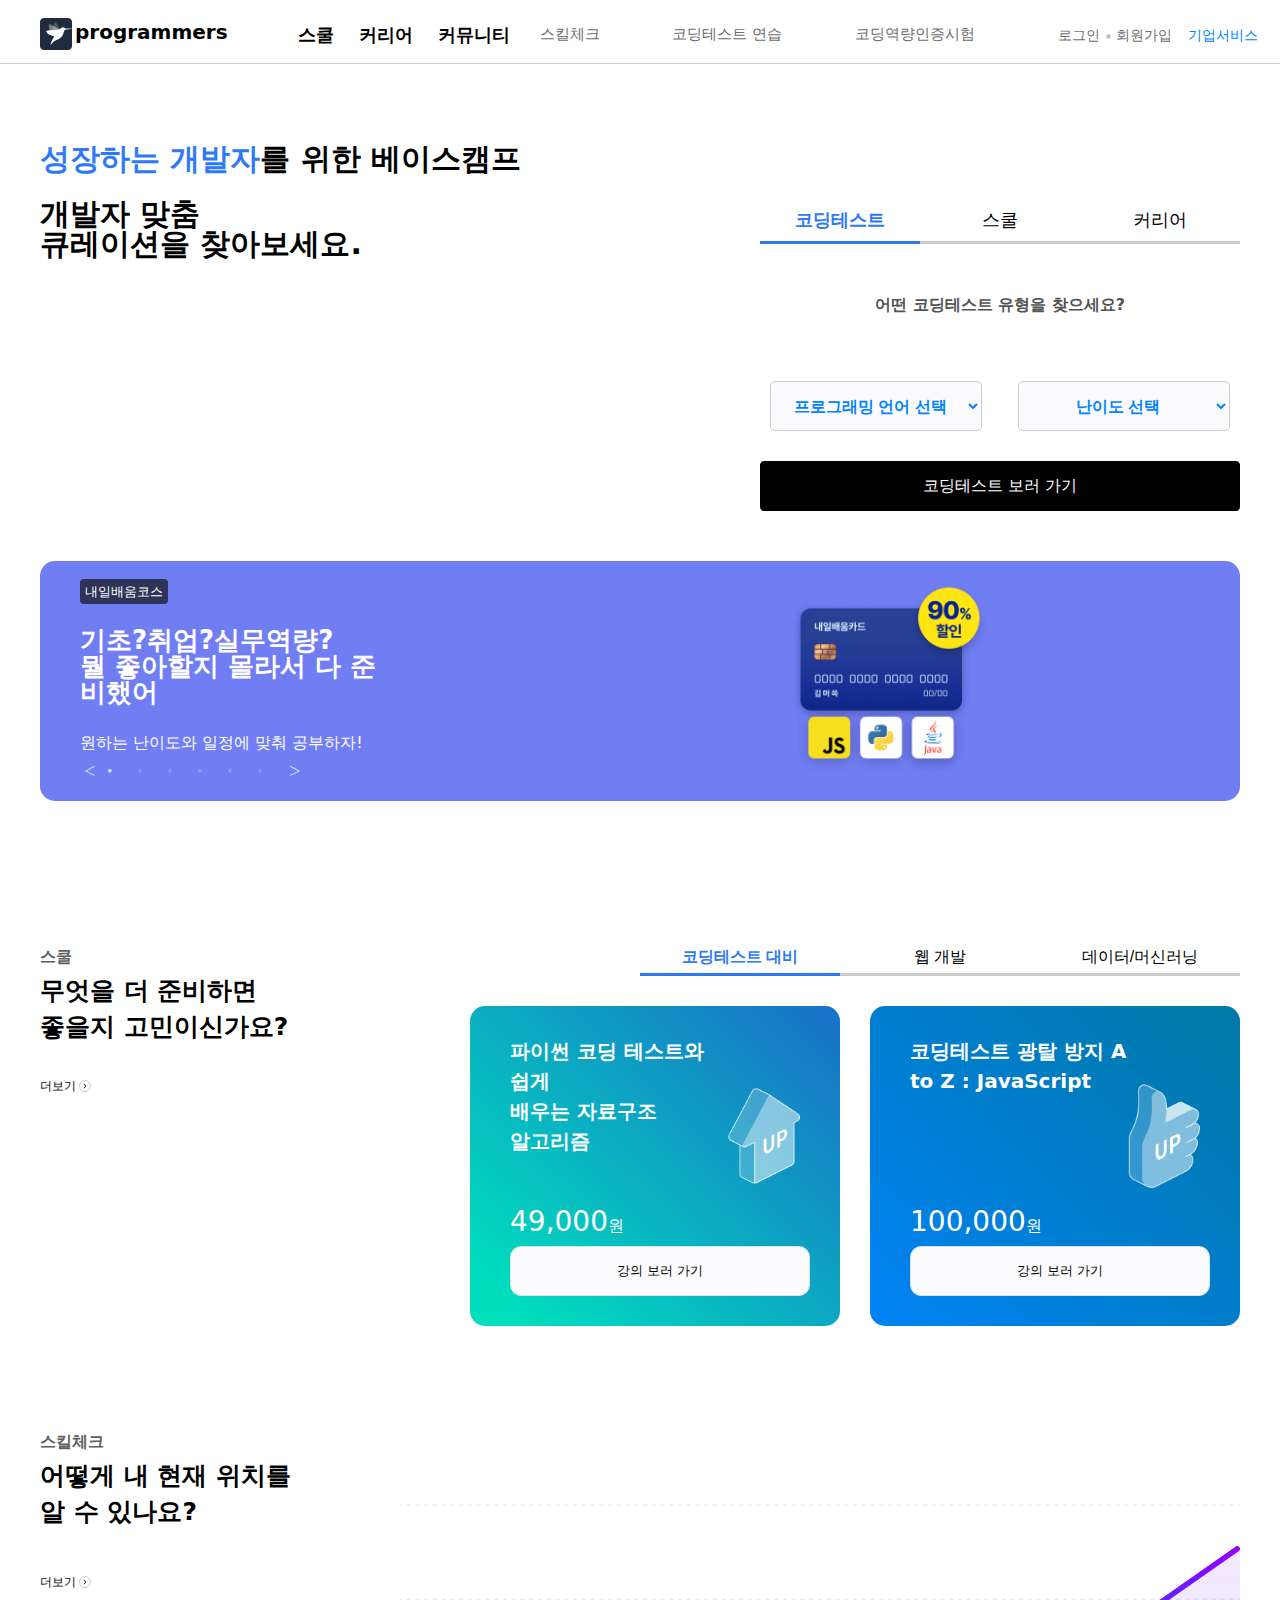
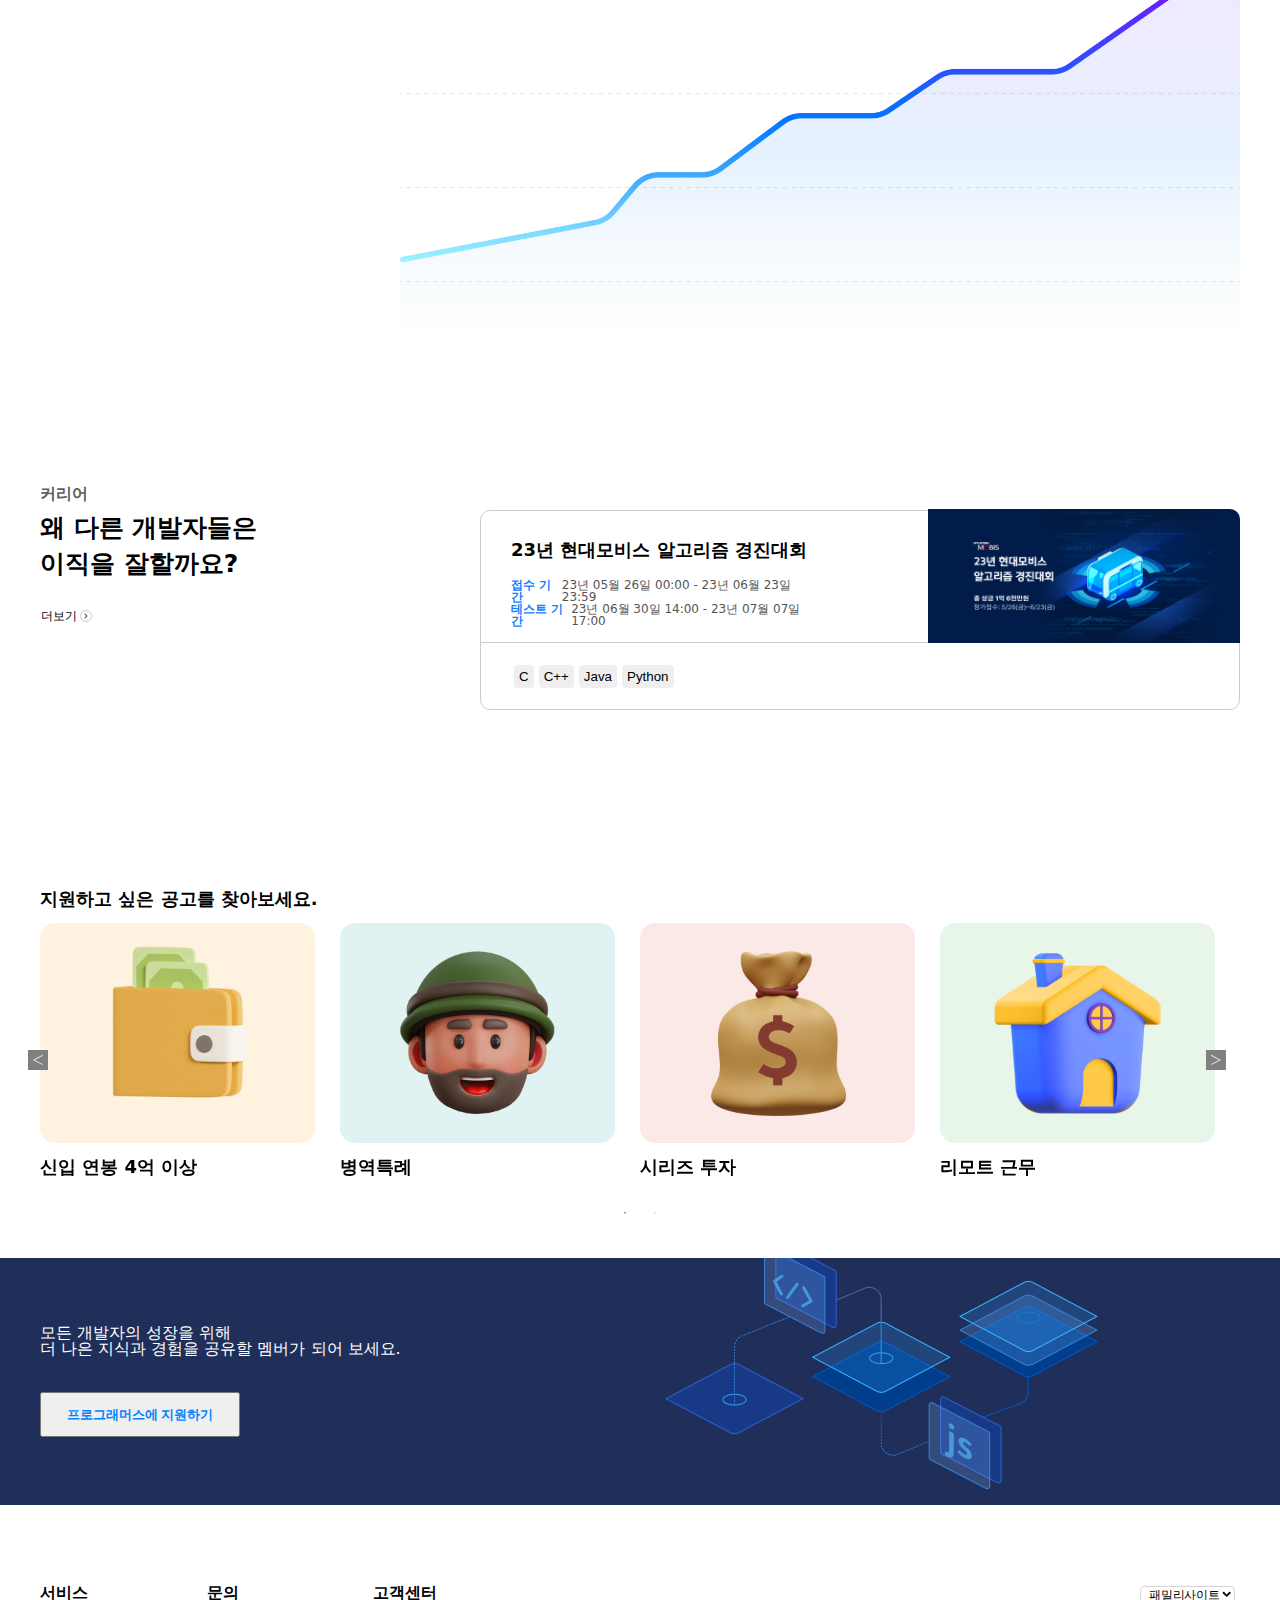
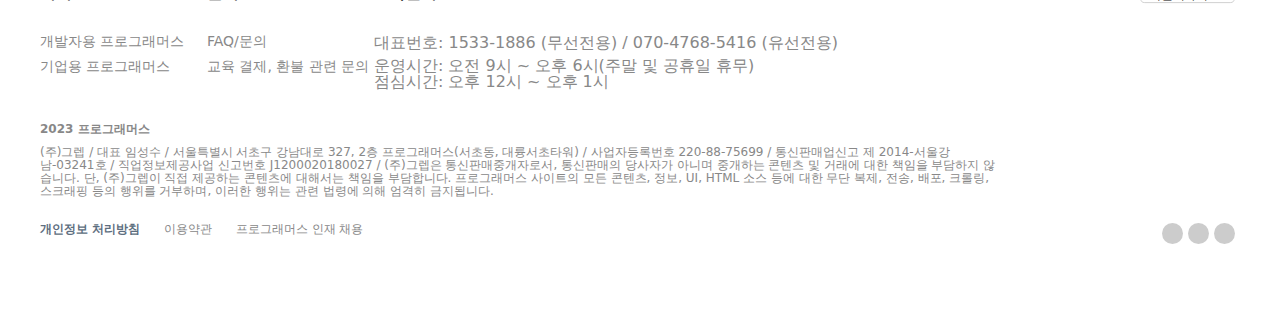
==== commit 5eca329d: "Add files via upload" ====
--- a/index.html
+++ b/index.html
@@ -80,7 +80,7 @@
                 }
             });
 
-            
+
             $(".middle div.gr .box3").hide();
             $(".middle div.gr .box4").hide();
             $(".middle .gr .tg .tt").click(function () {
@@ -110,6 +110,7 @@
 </head>
 
 <body>
+<!-- 헤더부분 -->
     <header>
         <nav id="logo" class="wrap">
             <div id="headmenu" class="flex">
@@ -139,6 +140,7 @@
     </header>
     <main>
         <section class="wrap padding30">
+<!-- 프로그래머스 설명과 레벨 그리고 하단 광고 부분 -->
             <div>
                 <h2 class="h1 bold"><span class="blue">성장하는 개발자</span>를 위한 베이스캠프 </h2>
                 <div id="right" class="flex">
@@ -150,7 +152,7 @@
                             <button class="ii h3">커리어</button>
                         </div>
                         <div class="gbox">
-                            <div id="box"class="g1">
+                            <div id="box" class="g1">
                                 <p id="hehe" class="h3 ggt">어떤 코딩테스트 유형을 찾으세요?</p>
                                 <div id="box2">
                                     <select name="" id="test" class="selb">
@@ -170,7 +172,7 @@
                                         <option value="">MySQL</option>
                                         <option value="">Oracle</option>
                                     </select>
-                                    <select name="" id="di"  class="selb">
+                                    <select name="" id="di" class="selb">
                                         <option value="" selected="selected">난이도 선택</option>
                                         <option value="">1레벨</option>
                                         <option value="">2레벨</option>
@@ -187,61 +189,61 @@
                                 동료와 함께 학습하는 스터디, 커뮤러닝,<br>
                                 무료 국비지원 교육까지!<br>
                                 지금 바로 확인해 보세요!
-                            </p> 
+                            </p>
                             <button class="gbt h3">프로그래밍 강의 보러 가기</button>
-                    </div>
-                    <div class="g3">
-                        <p class="h3 ggt gtt">어떤 포지션 채용 공고를 찾으세요?</p>
-                    </span>    
-                    <div class="type">
-                        <select name="" id="type" class="blue bold selb">
-                            <option value="" class="hide" selected="selected">직무 선택</option>
-                            <option value="" class="h3" >서버/백엔드</option>
-                            <option value="" class="h3">프론트엔드</option>
-                            <option value="" class="h3">웹 풀스택</option>
-                            <option value="" class="h3">안드로이드 앱</option>
-                            <option value="" class="h3">아이폰 앱</option>
-                            <option value="" class="h3">머신러닝</option>
-                            <option value="" class="h3">인공지능(AI)</option>
-                            <option value="" class="h3">데이터 엔지니어</option>
-                            <option value="" class="h3">DBA</option>
-                            <option value="" class="h3">모바일 게임</option>
-                            <option value="" class="h3">게임 클라이언트</option>
-                            <option value="" class="h3">게임 서버</option>
-                            <option value="" class="h3">시스템/네트워크</option>
-                            <option value="" class="h3">데브옵스</option>
-                            <option value="" class="h3">시스템 소프트웨어</option>
-                            <option value="" class="h3">인터넷 보안</option>
-                            <option value="" class="h3">임베디드 소프트웨어</option>
-                            <option value="" class="h3">로보틱스 미들웨어</option>
-                            <option value="" class="h3">QA</option>
-                            <option value="" class="h3">사물인터넷(IOT)</option>
-                            <option value="" class="h3">응용 프로그램</option>
-                            <option value="" class="h3">블록체인</option>
-                            <option value="" class="h3">개발PM</option>
-                            <option value="" class="h3">웹 퍼블리싱</option>
-                            <option value="" class="h3">크로스 플랫폼</option>
-                            <option value="" class="h3">VR/AR/3D</option>
-                            <option value="" class="h3">ERP</option>
-                            <option value="" class="h3">그래픽스</option>
-                        </select>
-                        <select name="" id="level" class="blue bold selb">
-                            <option value="" class="hide" selected="selected">경력 선택</option>
-                            <option value="" class="h3">전체</option>
-                            <option value="" class="h3">신입</option>
-                            <option value="" class="h3">1년차</option>
-                            <option value="" class="h3">2년차</option>
-                            <option value="" class="h3">3년차</option>
-                            <option value="" class="h3">4년차</option>
-                            <option value="" class="h3">5년차</option>
-                            <option value="" class="h3">6년차</option>
-                            <option value="" class="h3">7년차</option>
-                            <option value="" class="h3">8년차</option>
-                            <option value="" class="h3">9년차</option>
-                        </select>
-                    </div>
-                        <button class="gbt h3">채용 공고 보러 가기</button>
-                </div>              
+                        </div>
+                        <div class="g3">
+                            <p class="h3 ggt gtt">어떤 포지션 채용 공고를 찾으세요?</p>
+                            </span>
+                            <div class="type">
+                                <select name="" id="type" class="blue bold selb">
+                                    <option value="" class="hide" selected="selected">직무 선택</option>
+                                    <option value="">서버/백엔드</option>
+                                    <option value="">프론트엔드</option>
+                                    <option value="">웹 풀스택</option>
+                                    <option value="">안드로이드 앱</option>
+                                    <option value="">아이폰 앱</option>
+                                    <option value="">머신러닝</option>
+                                    <option value="">인공지능(AI)</option>
+                                    <option value="">데이터 엔지니어</option>
+                                    <option value="">DBA</option>
+                                    <option value="">모바일 게임</option>
+                                    <option value="">게임 클라이언트</option>
+                                    <option value="">게임 서버</option>
+                                    <option value="">시스템/네트워크</option>
+                                    <option value="">데브옵스</option>
+                                    <option value="">시스템 소프트웨어</option>
+                                    <option value="">인터넷 보안</option>
+                                    <option value="">임베디드 소프트웨어</option>
+                                    <option value="">로보틱스 미들웨어</option>
+                                    <option value="">QA</option>
+                                    <option value="">사물인터넷(IOT)</option>
+                                    <option value="">응용 프로그램</option>
+                                    <option value="">블록체인</option>
+                                    <option value="">개발PM</option>
+                                    <option value="">웹 퍼블리싱</option>
+                                    <option value="">크로스 플랫폼</option>
+                                    <option value="">VR/AR/3D</option>
+                                    <option value="">ERP</option>
+                                    <option value="">그래픽스</option>
+                                </select>
+                                <select name="" id="level" class="blue bold selb">
+                                    <option value="" class="hide" selected="selected">경력 선택</option>
+                                    <option value="">전체</option>
+                                    <option value="">신입</option>
+                                    <option value="">1년차</option>
+                                    <option value="">2년차</option>
+                                    <option value="">3년차</option>
+                                    <option value="">4년차</option>
+                                    <option value="">5년차</option>
+                                    <option value="">6년차</option>
+                                    <option value="">7년차</option>
+                                    <option value="">8년차</option>
+                                    <option value="">9년차</option>
+                                </select>
+                            </div>
+                            <button class="gbt h3">채용 공고 보러 가기</button>
+                        </div>
                     </div>
                 </div>
 
@@ -288,6 +290,7 @@
                 </div>
         </section>
         <section class="middle wrap padding30">
+<!-- 스쿨 설명과 금액 부분 -->
             <div class="flex alb">
                 <div class="ex">
                     <p class="f16 tit">스쿨</p>
@@ -344,11 +347,11 @@
                         <div class="wwbox">
                             <img src="img/around.png" alt="" class="aroundimg">
                         </div>
-
                         <button class="go">강의 보러 가기</button>
                     </div>
                 </div>
             </div>
+<!-- 스킬체크 부분 -->
             <div id="grap" class="">
                 <div class="ex">
                     <p class="f16 tit">스킬체크</p>
@@ -362,7 +365,7 @@
                     <button class="more">더보기</button>
                 </div>
             </div>
-
+<!-- 커리어 부분 -->
             <div class="ucr">
                 <div class="cr">
                     <div class="ex">
@@ -399,6 +402,7 @@
                     </div>
                 </div>
             </div>
+<!-- 지원 공고 부분 -->
             <div class="vol">
                 <h3 class="f18">지원하고 싶은 공고를 찾아보세요.</h3>
                 <div class="wpho flex">
@@ -424,6 +428,7 @@
                     </div>
                 </div>
             </div>
+<!-- 마지지막 프로그래머스 지원 부분 -->
         </section>
         <div class="lastpho">
             <div class="lapho wrap">
@@ -433,6 +438,7 @@
             </div>
         </div>
     </main>
+<!-- 푸터부분 -->
     <footer class="foot wrap padding30">
         <div class="fofo">
             <div class="wfofo flex bold">
@@ -468,7 +474,10 @@
         <div class="addr">
             <div class="wrap adn">
                 <a href="" class="f12 gray bold">2023 프로그래머스</a>
-                <address class="gray">(주)그렙 / 대표 임성수 / 서울특별시 서초구 강남대로 327, 2층 프로그래머스(서초동, 대륭서초타워) / 사업자등록번호 220-88-75699 / 통신판매업신고 제 2014-서울강남-03241호 / 직업정보제공사업 신고번호 J1200020180027 / (주)그렙은 통신판매중개자로서, 통신판매의 당사자가 아니며 중개하는 콘텐츠 및 거래에 대한 책임을 부담하지 않습니다. 단, (주)그렙이 직접 제공하는 콘텐츠에 대해서는 책임을 부담합니다. 프로그래머스 사이트의 모든 콘텐츠, 정보, UI, HTML 소스 등에 대한 무단 복제, 전송, 배포, 크롤링, 스크래핑 등의 행위를 거부하며, 이러한 행위는 관련 법령에 의해 엄격히 금지됩니다.</address>
+                <address class="gray">(주)그렙 / 대표 임성수 / 서울특별시 서초구 강남대로 327, 2층 프로그래머스(서초동, 대륭서초타워) / 사업자등록번호 220-88-75699
+                    / 통신판매업신고 제 2014-서울강남-03241호 / 직업정보제공사업 신고번호 J1200020180027 / (주)그렙은 통신판매중개자로서, 통신판매의 당사자가 아니며 중개하는
+                    콘텐츠 및 거래에 대한 책임을 부담하지 않습니다. 단, (주)그렙이 직접 제공하는 콘텐츠에 대해서는 책임을 부담합니다. 프로그래머스 사이트의 모든 콘텐츠, 정보, UI, HTML
+                    소스 등에 대한 무단 복제, 전송, 배포, 크롤링, 스크래핑 등의 행위를 거부하며, 이러한 행위는 관련 법령에 의해 엄격히 금지됩니다.</address>
                 <div class="f12">
                     <a href="" class="black">개인정보 처리방침</a>
                     <a href="" class="gray">이용약관</a>
@@ -480,7 +489,7 @@
                     </div>
                 </div>
             </div>
-        </div>    
+        </div>
     </footer>
 </body>
 
--- a/css/main.css
+++ b/css/main.css
@@ -139,7 +139,7 @@
 }
 main section #right{
   justify-content: space-between;
-  margin-top: 50px;
+  margin-top: 25px;
 }
 main section div.wrap.padding30 #right #i{
   
@@ -591,16 +591,15 @@
   line-height: 2;
 }
 #grap .fb h3{
-
   height: 100%;
-  width:  50%;
+  width:  30%;
   position: relative;
 }
 #grap button{
 
 }
 #grap img{
-  
+  width: 70%
 }
 #grap .more{
   
